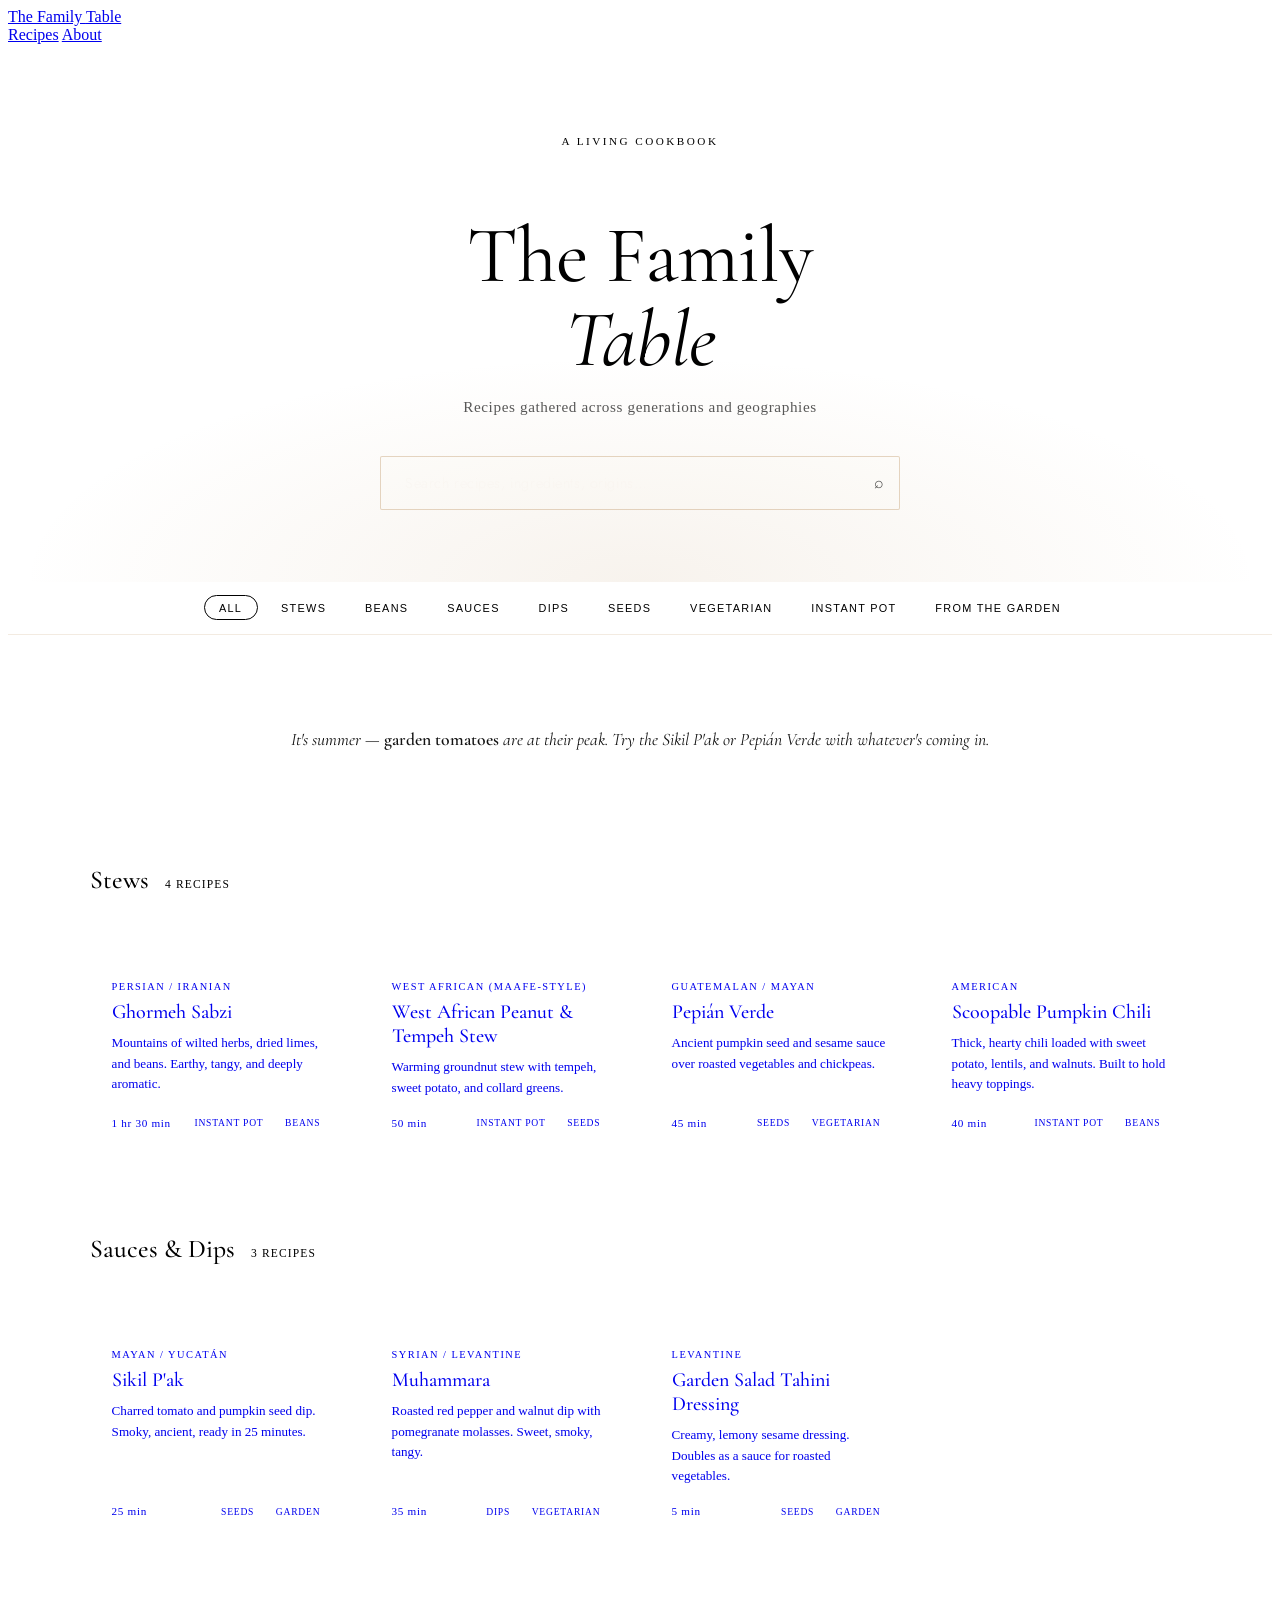
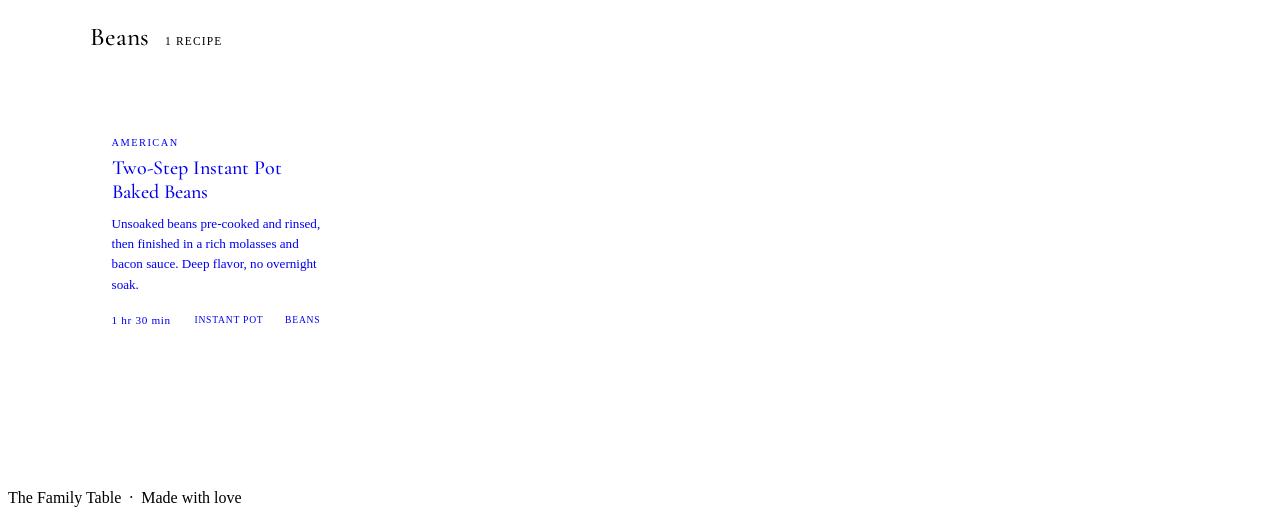
==== index.html @ 918c07df "Add files via upload" ====
<!DOCTYPE html>
<html lang="en">
<head>
  <meta charset="UTF-8" />
  <meta name="viewport" content="width=device-width, initial-scale=1.0" />
  <title>The Family Table</title>
  <link rel="preconnect" href="https://fonts.googleapis.com" />
  <link href="https://fonts.googleapis.com/css2?family=Cormorant+Garamond:ital,wght@0,400;0,500;0,600;1,400;1,500&family=Jost:wght@300;400;500&display=swap" rel="stylesheet" />
  <link rel="stylesheet" href="style.css" />
  <style>

    /* ── HERO ── */
    .hero {
      background: var(--ink);
      padding: 5rem 2rem 4.5rem;
      text-align: center;
      position: relative;
      overflow: hidden;
    }

    .hero::before {
      content: '';
      position: absolute;
      inset: 0;
      background: radial-gradient(ellipse 70% 60% at 50% 100%, rgba(192,154,107,0.12) 0%, transparent 70%);
      pointer-events: none;
    }

    .hero-eyebrow {
      font-size: 0.7rem;
      font-weight: 500;
      letter-spacing: 0.22em;
      text-transform: uppercase;
      color: var(--camel);
      margin-bottom: 1.25rem;
    }

    .hero-title {
      font-family: 'Cormorant Garamond', serif;
      font-size: clamp(2.8rem, 7vw, 5rem);
      font-weight: 400;
      color: var(--ivory);
      line-height: 1.05;
      margin-bottom: 1rem;
      letter-spacing: -0.01em;
    }

    .hero-title em {
      font-style: italic;
      color: var(--camel);
    }

    .hero-sub {
      font-size: 0.95rem;
      color: var(--parchment);
      opacity: 0.65;
      margin-bottom: 2.5rem;
      letter-spacing: 0.04em;
    }

    /* ── SEARCH ── */
    .search-wrap {
      max-width: 520px;
      margin: 0 auto;
      position: relative;
    }

    .search-wrap input {
      width: 100%;
      padding: 1rem 3rem 1rem 1.5rem;
      border: 1px solid rgba(192,154,107,0.4);
      border-radius: 2px;
      background: rgba(247,242,234,0.06);
      color: var(--ivory);
      font-family: 'Jost', sans-serif;
      font-size: 0.9rem;
      font-weight: 300;
      letter-spacing: 0.04em;
      outline: none;
      transition: border-color 0.2s, background 0.2s;
    }

    .search-wrap input::placeholder { color: rgba(247,242,234,0.35); }
    .search-wrap input:focus {
      border-color: var(--camel);
      background: rgba(247,242,234,0.1);
    }

    .search-wrap .search-icon {
      position: absolute;
      right: 1rem;
      top: 50%;
      transform: translateY(-50%);
      color: var(--camel);
      opacity: 0.7;
      font-size: 1rem;
      pointer-events: none;
    }

    /* ── TAG FILTER BAR ── */
    .tag-bar {
      background: var(--parchment);
      padding: 0.85rem 2rem;
      display: flex;
      gap: 0.5rem;
      flex-wrap: wrap;
      justify-content: center;
      border-bottom: 1px solid rgba(192,154,107,0.2);
    }

    .tag-btn {
      font-size: 0.68rem;
      font-weight: 500;
      letter-spacing: 0.12em;
      text-transform: uppercase;
      padding: 0.35rem 0.9rem;
      border-radius: 2rem;
      border: 1px solid transparent;
      background: transparent;
      color: var(--ink-soft);
      cursor: pointer;
      transition: all 0.18s;
    }

    .tag-btn:hover, .tag-btn.active {
      background: var(--ink);
      color: var(--ivory);
      border-color: var(--ink);
    }

    .tag-btn.active { background: var(--rust); border-color: var(--rust); }

    /* ── MAIN CONTENT ── */
    .site-main {
      max-width: 1100px;
      margin: 0 auto;
      padding: 3.5rem 2rem 5rem;
    }

    /* ── SECTION HEADER ── */
    .section-header {
      display: flex;
      align-items: baseline;
      gap: 1rem;
      margin-bottom: 1.75rem;
      padding-bottom: 0.75rem;
      border-bottom: 1px solid var(--parchment);
    }

    .section-title {
      font-family: 'Cormorant Garamond', serif;
      font-size: 1.6rem;
      font-weight: 500;
      color: var(--ink);
    }

    .section-count {
      font-size: 0.72rem;
      font-weight: 500;
      letter-spacing: 0.1em;
      text-transform: uppercase;
      color: var(--ink-faint);
    }

    /* ── RECIPE GRID ── */
    .recipe-grid {
      display: grid;
      grid-template-columns: repeat(auto-fill, minmax(260px, 1fr));
      gap: 1.25rem;
      margin-bottom: 3.5rem;
    }

    /* ── RECIPE CARD ── */
    .recipe-card {
      background: white;
      border: 1px solid var(--parchment);
      border-radius: 3px;
      text-decoration: none;
      display: flex;
      flex-direction: column;
      transition: transform 0.18s, box-shadow 0.18s, border-color 0.18s;
      overflow: hidden;
    }

    .recipe-card:hover {
      transform: translateY(-3px);
      box-shadow: 0 8px 24px rgba(46,40,34,0.1);
      border-color: var(--camel);
    }

    .card-accent {
      height: 4px;
      background: var(--camel);
    }

    .card-accent.stew   { background: var(--rust); }
    .card-accent.sauce  { background: var(--olive); }
    .card-accent.bean   { background: var(--teal); }
    .card-accent.dip    { background: var(--mauve); }

    .card-body {
      padding: 1.25rem 1.35rem 1.5rem;
      flex: 1;
      display: flex;
      flex-direction: column;
    }

    .card-origin {
      font-size: 0.65rem;
      font-weight: 500;
      letter-spacing: 0.14em;
      text-transform: uppercase;
      color: var(--rust);
      margin-bottom: 0.5rem;
    }

    .card-title {
      font-family: 'Cormorant Garamond', serif;
      font-size: 1.25rem;
      font-weight: 500;
      color: var(--ink);
      line-height: 1.2;
      margin-bottom: 0.6rem;
    }

    .card-desc {
      font-size: 0.82rem;
      line-height: 1.55;
      color: var(--ink-soft);
      flex: 1;
      margin-bottom: 1rem;
    }

    .card-footer {
      display: flex;
      align-items: center;
      justify-content: space-between;
      margin-top: auto;
    }

    .card-time {
      font-size: 0.7rem;
      color: var(--ink-faint);
      letter-spacing: 0.06em;
    }

    .card-tags {
      display: flex;
      gap: 0.35rem;
      flex-wrap: wrap;
      justify-content: flex-end;
    }

    .card-tag {
      font-size: 0.6rem;
      font-weight: 500;
      letter-spacing: 0.08em;
      text-transform: uppercase;
      padding: 0.2rem 0.5rem;
      border-radius: 2rem;
      background: var(--parchment);
      color: var(--ink-soft);
    }

    /* ── SEASONAL BANNER ── */
    .seasonal-banner {
      background: var(--olive);
      color: var(--ivory);
      padding: 1.25rem 2rem;
      text-align: center;
      margin-bottom: 3.5rem;
      border-radius: 2px;
    }

    .seasonal-banner p {
      font-family: 'Cormorant Garamond', serif;
      font-size: 1.1rem;
      font-style: italic;
      opacity: 0.92;
    }

    .seasonal-banner strong {
      font-style: normal;
      font-weight: 600;
      color: var(--camel);
    }

    /* ── NO RESULTS ── */
    .no-results {
      text-align: center;
      padding: 3rem;
      color: var(--ink-faint);
      font-family: 'Cormorant Garamond', serif;
      font-size: 1.1rem;
      font-style: italic;
      display: none;
    }

    @media (max-width: 600px) {
      .hero { padding: 3.5rem 1.25rem 3rem; }
      .site-main { padding: 2rem 1.25rem 4rem; }
    }
  </style>
</head>
<body>

<header>
  <a class="site-title" href="index.html">The Family <span>Table</span></a>
  <nav>
    <a href="index.html">Recipes</a>
    <a href="#">About</a>
  </nav>
</header>

<!-- HERO -->
<section class="hero">
  <p class="hero-eyebrow">A living cookbook</p>
  <h1 class="hero-title">The Family<br><em>Table</em></h1>
  <p class="hero-sub">Recipes gathered across generations and geographies</p>
  <div class="search-wrap">
    <input type="search" id="search-input" placeholder="Search recipes, ingredients, origins…" autocomplete="off" />
    <span class="search-icon">⌕</span>
  </div>
</section>

<!-- TAG FILTER -->
<div class="tag-bar" id="tag-bar">
  <button class="tag-btn active" data-tag="all">All</button>
  <button class="tag-btn" data-tag="Stews">Stews</button>
  <button class="tag-btn" data-tag="Beans">Beans</button>
  <button class="tag-btn" data-tag="Sauces & Condiments">Sauces</button>
  <button class="tag-btn" data-tag="Dips & Spreads">Dips</button>
  <button class="tag-btn" data-tag="Seeds">Seeds</button>
  <button class="tag-btn" data-tag="Vegetarian">Vegetarian</button>
  <button class="tag-btn" data-tag="Instant Pot">Instant Pot</button>
  <button class="tag-btn" data-tag="From the Garden">From the Garden</button>
</div>

<main class="site-main">

  <!-- SEASONAL NOTE -->
  <div class="seasonal-banner">
    <p>It's summer — <strong>garden tomatoes</strong> are at their peak. Try the Sikil P'ak or Pepián Verde with whatever's coming in.</p>
  </div>

  <!-- STEWS -->
  <div class="section-header" data-section="Stews">
    <h2 class="section-title">Stews</h2>
    <span class="section-count" id="count-stews"></span>
  </div>
  <div class="recipe-grid" id="grid-stews">

    <a class="recipe-card" href="recipe.html?r=ghormeh-sabzi" data-tags="Stews Beans Vegetarian Instant-Pot" data-search="ghormeh sabzi persian herb bean stew lime lentil">
      <div class="card-accent stew"></div>
      <div class="card-body">
        <div class="card-origin">Persian / Iranian</div>
        <div class="card-title">Ghormeh Sabzi</div>
        <div class="card-desc">Mountains of wilted herbs, dried limes, and beans. Earthy, tangy, and deeply aromatic.</div>
        <div class="card-footer">
          <span class="card-time">1 hr 30 min</span>
          <div class="card-tags"><span class="card-tag">Instant Pot</span><span class="card-tag">Beans</span></div>
        </div>
      </div>
    </a>

    <a class="recipe-card" href="recipe.html?r=peanut-tempeh-stew" data-tags="Stews Vegetarian Instant-Pot Seeds" data-search="peanut groundnut tempeh maafe west african stew sweet potato kale collards">
      <div class="card-accent stew"></div>
      <div class="card-body">
        <div class="card-origin">West African (Maafe-style)</div>
        <div class="card-title">West African Peanut & Tempeh Stew</div>
        <div class="card-desc">Warming groundnut stew with tempeh, sweet potato, and collard greens.</div>
        <div class="card-footer">
          <span class="card-time">50 min</span>
          <div class="card-tags"><span class="card-tag">Instant Pot</span><span class="card-tag">Seeds</span></div>
        </div>
      </div>
    </a>

    <a class="recipe-card" href="recipe.html?r=pepian-verde" data-tags="Stews Vegetarian Seeds" data-search="pepian verde guatemalan mayan pumpkin seed sesame chickpea zucchini">
      <div class="card-accent stew"></div>
      <div class="card-body">
        <div class="card-origin">Guatemalan / Mayan</div>
        <div class="card-title">Pepián Verde</div>
        <div class="card-desc">Ancient pumpkin seed and sesame sauce over roasted vegetables and chickpeas.</div>
        <div class="card-footer">
          <span class="card-time">45 min</span>
          <div class="card-tags"><span class="card-tag">Seeds</span><span class="card-tag">Vegetarian</span></div>
        </div>
      </div>
    </a>

    <a class="recipe-card" href="recipe.html?r=scoopable-pumpkin-chili" data-tags="Stews Beans Vegetarian Instant-Pot Seeds" data-search="pumpkin chili sweet potato lentils walnuts black beans kidney beans scoopable thick">
      <div class="card-accent stew"></div>
      <div class="card-body">
        <div class="card-origin">American</div>
        <div class="card-title">Scoopable Pumpkin Chili</div>
        <div class="card-desc">Thick, hearty chili loaded with sweet potato, lentils, and walnuts. Built to hold heavy toppings.</div>
        <div class="card-footer">
          <span class="card-time">40 min</span>
          <div class="card-tags"><span class="card-tag">Instant Pot</span><span class="card-tag">Beans</span></div>
        </div>
      </div>
    </a>

  </div>

  <!-- SAUCES & DIPS -->
  <div class="section-header" data-section="Sauces & Condiments">
    <h2 class="section-title">Sauces & Dips</h2>
    <span class="section-count" id="count-sauces"></span>
  </div>
  <div class="recipe-grid" id="grid-sauces">

    <a class="recipe-card" href="recipe.html?r=sikil-pak" data-tags="Sauces & Condiments Dips & Spreads Vegetarian Seeds From the Garden" data-search="sikil pak mayan yucatan pumpkin seed tomato dip habanero cilantro">
      <div class="card-accent dip"></div>
      <div class="card-body">
        <div class="card-origin">Mayan / Yucatán</div>
        <div class="card-title">Sikil P'ak</div>
        <div class="card-desc">Charred tomato and pumpkin seed dip. Smoky, ancient, ready in 25 minutes.</div>
        <div class="card-footer">
          <span class="card-time">25 min</span>
          <div class="card-tags"><span class="card-tag">Seeds</span><span class="card-tag">Garden</span></div>
        </div>
      </div>
    </a>

    <a class="recipe-card" href="recipe.html?r=muhammara" data-tags="Sauces & Condiments Dips & Spreads Vegetarian" data-search="muhammara syrian red pepper walnut pomegranate molasses aleppo dip spread">
      <div class="card-accent dip"></div>
      <div class="card-body">
        <div class="card-origin">Syrian / Levantine</div>
        <div class="card-title">Muhammara</div>
        <div class="card-desc">Roasted red pepper and walnut dip with pomegranate molasses. Sweet, smoky, tangy.</div>
        <div class="card-footer">
          <span class="card-time">35 min</span>
          <div class="card-tags"><span class="card-tag">Dips</span><span class="card-tag">Vegetarian</span></div>
        </div>
      </div>
    </a>

    <a class="recipe-card" href="recipe.html?r=tahini-dressing" data-tags="Sauces & Condiments Vegetarian Seeds From the Garden" data-search="tahini dressing lemon garlic sesame salad levantine">
      <div class="card-accent sauce"></div>
      <div class="card-body">
        <div class="card-origin">Levantine</div>
        <div class="card-title">Garden Salad Tahini Dressing</div>
        <div class="card-desc">Creamy, lemony sesame dressing. Doubles as a sauce for roasted vegetables.</div>
        <div class="card-footer">
          <span class="card-time">5 min</span>
          <div class="card-tags"><span class="card-tag">Seeds</span><span class="card-tag">Garden</span></div>
        </div>
      </div>
    </a>

  </div>

  <!-- BEANS -->
  <div class="section-header" data-section="Beans">
    <h2 class="section-title">Beans</h2>
    <span class="section-count" id="count-beans"></span>
  </div>
  <div class="recipe-grid" id="grid-beans">

    <a class="recipe-card" href="recipe.html?r=instant-pot-baked-beans" data-tags="Beans Instant-Pot" data-search="baked beans navy pinto molasses bacon instant pot two step american">
      <div class="card-accent bean"></div>
      <div class="card-body">
        <div class="card-origin">American</div>
        <div class="card-title">Two-Step Instant Pot Baked Beans</div>
        <div class="card-desc">Unsoaked beans pre-cooked and rinsed, then finished in a rich molasses and bacon sauce. Deep flavor, no overnight soak.</div>
        <div class="card-footer">
          <span class="card-time">1 hr 30 min</span>
          <div class="card-tags"><span class="card-tag">Instant Pot</span><span class="card-tag">Beans</span></div>
        </div>
      </div>
    </a>

  </div>

  <p class="no-results" id="no-results">No recipes found — try a different search or tag.</p>

</main>

<footer>
  The Family Table &nbsp;·&nbsp; Made with love
</footer>

<script>
  // ── All cards and sections
  const cards = Array.from(document.querySelectorAll('.recipe-card'));
  const sections = {
    stews:  { grid: document.getElementById('grid-stews'),  header: document.querySelector('[data-section="Stews"]'),  count: document.getElementById('count-stews') },
    sauces: { grid: document.getElementById('grid-sauces'), header: document.querySelector('[data-section="Sauces & Condiments"]'), count: document.getElementById('count-sauces') },
    beans:  { grid: document.getElementById('grid-beans'),  header: document.querySelector('[data-section="Beans"]'),  count: document.getElementById('count-beans') }
  };
  const noResults = document.getElementById('no-results');

  function normalize(str) { return (str || '').toLowerCase(); }

  function filterCards(query, tag) {
    let totalVisible = 0;

    cards.forEach(card => {
      const searchText = normalize(card.dataset.search + ' ' + card.dataset.tags + ' ' + card.querySelector('.card-title').textContent);
      const cardTags = card.dataset.tags || '';
      const matchesSearch = !query || searchText.includes(normalize(query));
      const matchesTag = tag === 'all' || cardTags.includes(tag);
      const visible = matchesSearch && matchesTag;
      card.style.display = visible ? '' : 'none';
      if (visible) totalVisible++;
    });

    // Update section visibility and counts
    Object.values(sections).forEach(({ grid, header, count }) => {
      const visibleInSection = Array.from(grid.querySelectorAll('.recipe-card')).filter(c => c.style.display !== 'none').length;
      header.style.display = visibleInSection === 0 ? 'none' : '';
      grid.style.display   = visibleInSection === 0 ? 'none' : '';
      count.textContent    = visibleInSection === 1 ? '1 recipe' : `${visibleInSection} recipes`;
    });

    noResults.style.display = totalVisible === 0 ? 'block' : 'none';
  }

  // Initial count
  filterCards('', 'all');

  // Search
  document.getElementById('search-input').addEventListener('input', e => {
    const activeTag = document.querySelector('.tag-btn.active')?.dataset.tag || 'all';
    filterCards(e.target.value.trim(), activeTag);
  });

  // Tags
  document.querySelectorAll('.tag-btn').forEach(btn => {
    btn.addEventListener('click', () => {
      document.querySelectorAll('.tag-btn').forEach(b => b.classList.remove('active'));
      btn.classList.add('active');
      const query = document.getElementById('search-input').value.trim();
      filterCards(query, btn.dataset.tag);
    });
  });
</script>
</body>
</html>
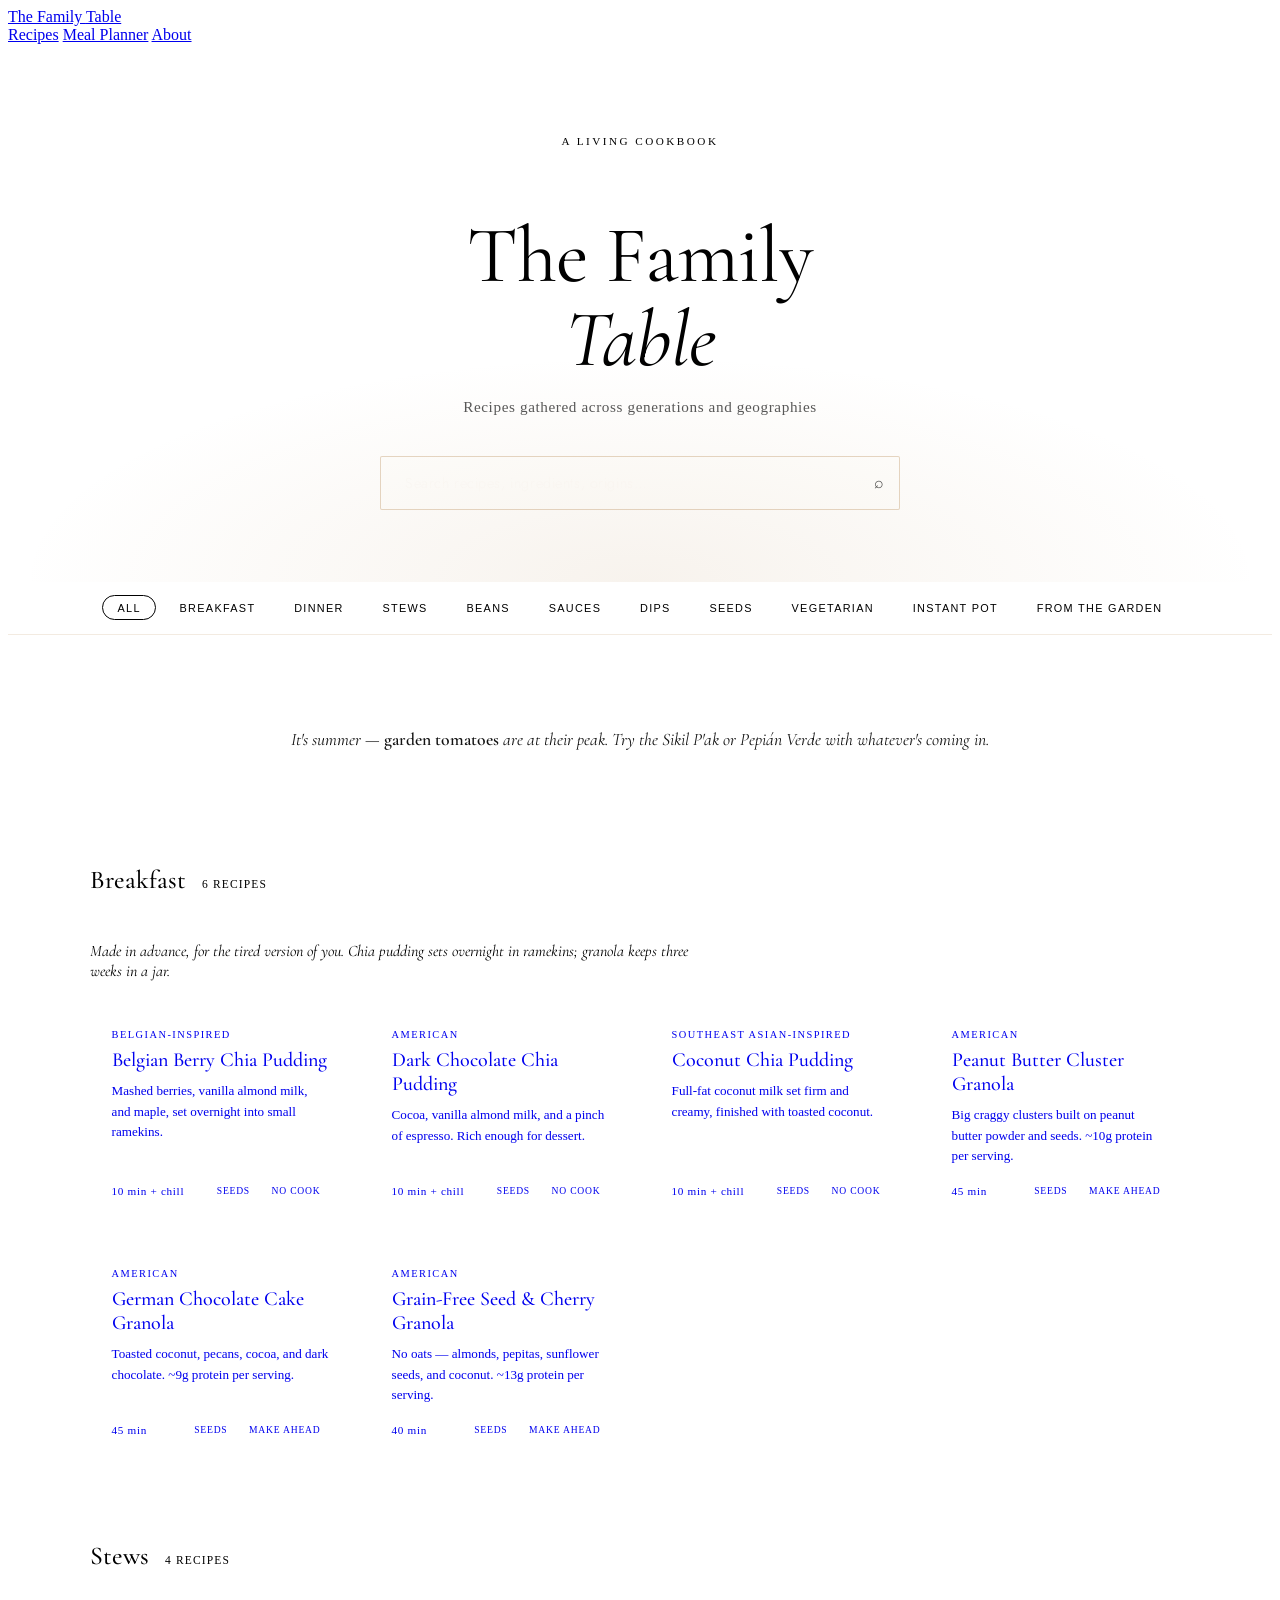
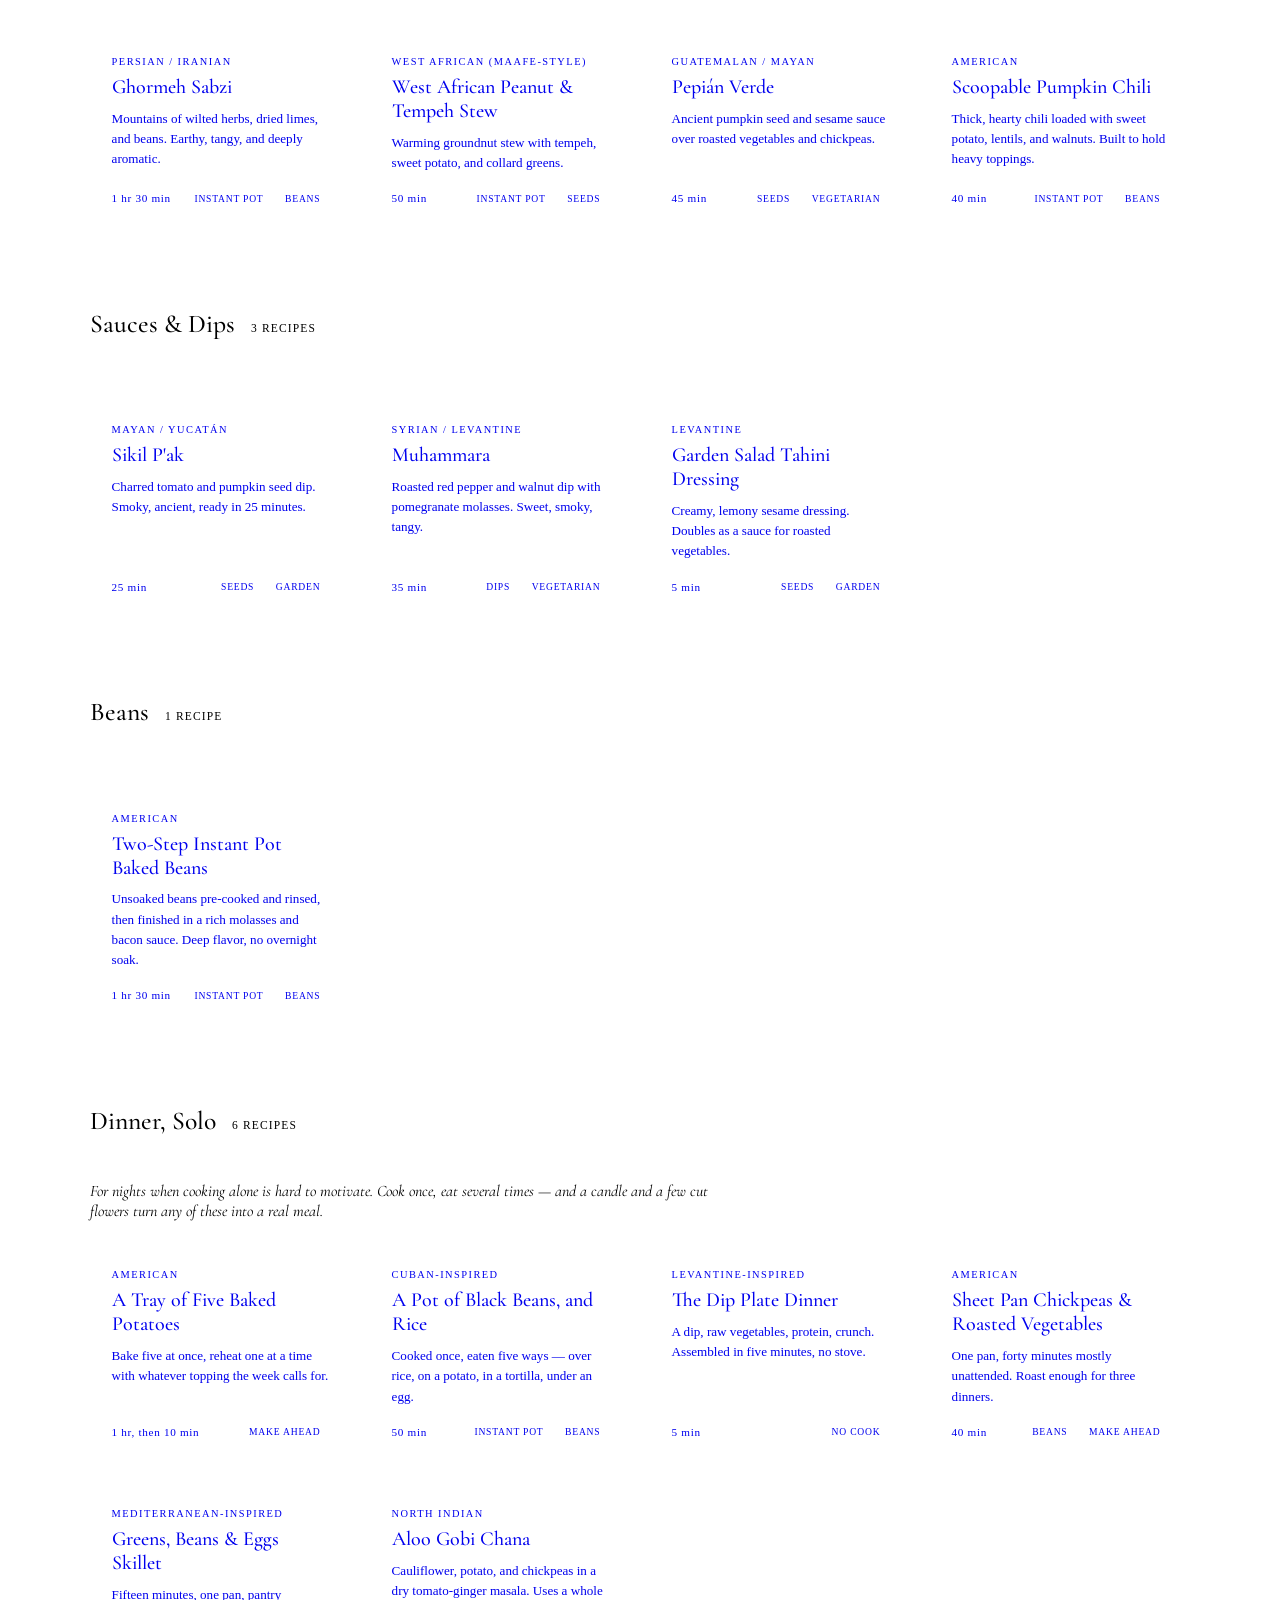
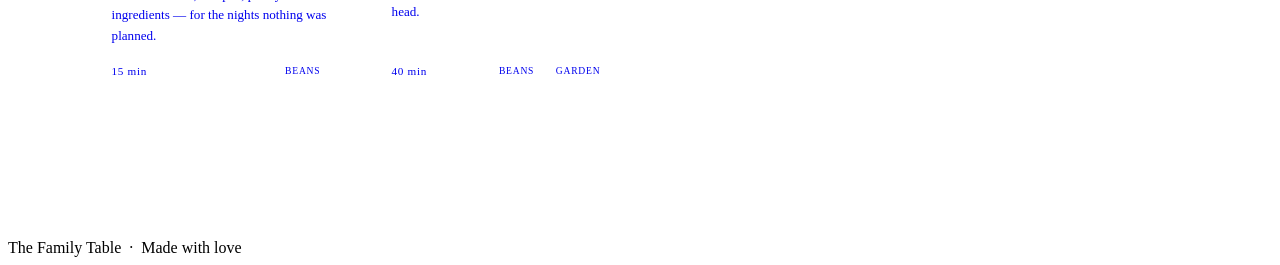
==== commit 58b566a7: "Rename index(4).html to index.html" ====
--- a/index.html
+++ b/index.html
@@ -197,6 +197,17 @@
     .card-accent.sauce  { background: var(--olive); }
     .card-accent.bean   { background: var(--teal); }
     .card-accent.dip    { background: var(--mauve); }
+    .card-accent.breakfast { background: var(--blush); }
+    .card-accent.dinner    { background: var(--camel); }
+
+    .section-intro {
+      font-family: 'Cormorant Garamond', serif;
+      font-style: italic;
+      font-size: 1rem;
+      color: var(--ink-soft);
+      margin: -1rem 0 1.5rem;
+      max-width: 620px;
+    }
 
     .card-body {
       padding: 1.25rem 1.35rem 1.5rem;
@@ -308,6 +319,7 @@
   <a class="site-title" href="index.html">The Family <span>Table</span></a>
   <nav>
     <a href="index.html">Recipes</a>
+    <a href="planner.html">Meal Planner</a>
     <a href="#">About</a>
   </nav>
 </header>
@@ -326,6 +338,8 @@
 <!-- TAG FILTER -->
 <div class="tag-bar" id="tag-bar">
   <button class="tag-btn active" data-tag="all">All</button>
+  <button class="tag-btn" data-tag="Breakfast">Breakfast</button>
+  <button class="tag-btn" data-tag="Dinner">Dinner</button>
   <button class="tag-btn" data-tag="Stews">Stews</button>
   <button class="tag-btn" data-tag="Beans">Beans</button>
   <button class="tag-btn" data-tag="Sauces & Condiments">Sauces</button>
@@ -343,6 +357,94 @@
     <p>It's summer — <strong>garden tomatoes</strong> are at their peak. Try the Sikil P'ak or Pepián Verde with whatever's coming in.</p>
   </div>
 
+  <!-- BREAKFAST -->
+  <div class="section-header" data-section="Breakfast">
+    <h2 class="section-title">Breakfast</h2>
+    <span class="section-count" id="count-breakfast"></span>
+  </div>
+  <p class="section-intro">Made in advance, for the tired version of you. Chia pudding sets overnight in ramekins; granola keeps three weeks in a jar.</p>
+  <div class="recipe-grid" id="grid-breakfast">
+
+    <a class="recipe-card" href="recipe.html?r=berry-chia-pudding" data-tags="Breakfast Seeds Vegetarian" data-search="berry chia pudding belgian breakfast make ahead no cook">
+      <div class="card-accent breakfast"></div>
+      <div class="card-body">
+        <div class="card-origin">Belgian-inspired</div>
+        <div class="card-title">Belgian Berry Chia Pudding</div>
+        <div class="card-desc">Mashed berries, vanilla almond milk, and maple, set overnight into small ramekins.</div>
+        <div class="card-footer">
+          <span class="card-time">10 min + chill</span>
+          <div class="card-tags"><span class="card-tag">Seeds</span><span class="card-tag">No Cook</span></div>
+        </div>
+      </div>
+    </a>
+
+    <a class="recipe-card" href="recipe.html?r=chocolate-chia-pudding" data-tags="Breakfast Seeds Vegetarian" data-search="chocolate chia pudding cocoa breakfast make ahead no cook">
+      <div class="card-accent breakfast"></div>
+      <div class="card-body">
+        <div class="card-origin">American</div>
+        <div class="card-title">Dark Chocolate Chia Pudding</div>
+        <div class="card-desc">Cocoa, vanilla almond milk, and a pinch of espresso. Rich enough for dessert.</div>
+        <div class="card-footer">
+          <span class="card-time">10 min + chill</span>
+          <div class="card-tags"><span class="card-tag">Seeds</span><span class="card-tag">No Cook</span></div>
+        </div>
+      </div>
+    </a>
+
+    <a class="recipe-card" href="recipe.html?r=coconut-chia-pudding" data-tags="Breakfast Seeds Vegetarian" data-search="coconut chia pudding breakfast make ahead no cook toasted coconut">
+      <div class="card-accent breakfast"></div>
+      <div class="card-body">
+        <div class="card-origin">Southeast Asian-inspired</div>
+        <div class="card-title">Coconut Chia Pudding</div>
+        <div class="card-desc">Full-fat coconut milk set firm and creamy, finished with toasted coconut.</div>
+        <div class="card-footer">
+          <span class="card-time">10 min + chill</span>
+          <div class="card-tags"><span class="card-tag">Seeds</span><span class="card-tag">No Cook</span></div>
+        </div>
+      </div>
+    </a>
+
+    <a class="recipe-card" href="recipe.html?r=peanut-butter-cluster-granola" data-tags="Breakfast Seeds Vegetarian" data-search="peanut butter granola protein cluster">
+      <div class="card-accent breakfast"></div>
+      <div class="card-body">
+        <div class="card-origin">American</div>
+        <div class="card-title">Peanut Butter Cluster Granola</div>
+        <div class="card-desc">Big craggy clusters built on peanut butter powder and seeds. ~10g protein per serving.</div>
+        <div class="card-footer">
+          <span class="card-time">45 min</span>
+          <div class="card-tags"><span class="card-tag">Seeds</span><span class="card-tag">Make Ahead</span></div>
+        </div>
+      </div>
+    </a>
+
+    <a class="recipe-card" href="recipe.html?r=german-chocolate-granola" data-tags="Breakfast Seeds Vegetarian" data-search="german chocolate cake granola protein coconut pecan">
+      <div class="card-accent breakfast"></div>
+      <div class="card-body">
+        <div class="card-origin">American</div>
+        <div class="card-title">German Chocolate Cake Granola</div>
+        <div class="card-desc">Toasted coconut, pecans, cocoa, and dark chocolate. ~9g protein per serving.</div>
+        <div class="card-footer">
+          <span class="card-time">45 min</span>
+          <div class="card-tags"><span class="card-tag">Seeds</span><span class="card-tag">Make Ahead</span></div>
+        </div>
+      </div>
+    </a>
+
+    <a class="recipe-card" href="recipe.html?r=seed-cherry-granola" data-tags="Breakfast Seeds Vegetarian" data-search="grain free seed cherry granola protein almond">
+      <div class="card-accent breakfast"></div>
+      <div class="card-body">
+        <div class="card-origin">American</div>
+        <div class="card-title">Grain-Free Seed & Cherry Granola</div>
+        <div class="card-desc">No oats — almonds, pepitas, sunflower seeds, and coconut. ~13g protein per serving.</div>
+        <div class="card-footer">
+          <span class="card-time">40 min</span>
+          <div class="card-tags"><span class="card-tag">Seeds</span><span class="card-tag">Make Ahead</span></div>
+        </div>
+      </div>
+    </a>
+
+  </div>
+
   <!-- STEWS -->
   <div class="section-header" data-section="Stews">
     <h2 class="section-title">Stews</h2>
@@ -474,6 +576,94 @@
 
   </div>
 
+  <!-- DINNER -->
+  <div class="section-header" data-section="Dinner">
+    <h2 class="section-title">Dinner, Solo</h2>
+    <span class="section-count" id="count-dinner"></span>
+  </div>
+  <p class="section-intro">For nights when cooking alone is hard to motivate. Cook once, eat several times — and a candle and a few cut flowers turn any of these into a real meal.</p>
+  <div class="recipe-grid" id="grid-dinner">
+
+    <a class="recipe-card" href="recipe.html?r=batch-baked-potatoes" data-tags="Dinner Assembly Vegetarian" data-search="baked potato tray reheat toppings dinner">
+      <div class="card-accent dinner"></div>
+      <div class="card-body">
+        <div class="card-origin">American</div>
+        <div class="card-title">A Tray of Five Baked Potatoes</div>
+        <div class="card-desc">Bake five at once, reheat one at a time with whatever topping the week calls for.</div>
+        <div class="card-footer">
+          <span class="card-time">1 hr, then 10 min</span>
+          <div class="card-tags"><span class="card-tag">Make Ahead</span></div>
+        </div>
+      </div>
+    </a>
+
+    <a class="recipe-card" href="recipe.html?r=black-beans-and-rice" data-tags="Dinner Beans Instant-Pot Vegetarian" data-search="black beans rice cuban instant pot dinner freezer">
+      <div class="card-accent dinner"></div>
+      <div class="card-body">
+        <div class="card-origin">Cuban-inspired</div>
+        <div class="card-title">A Pot of Black Beans, and Rice</div>
+        <div class="card-desc">Cooked once, eaten five ways — over rice, on a potato, in a tortilla, under an egg.</div>
+        <div class="card-footer">
+          <span class="card-time">50 min</span>
+          <div class="card-tags"><span class="card-tag">Instant Pot</span><span class="card-tag">Beans</span></div>
+        </div>
+      </div>
+    </a>
+
+    <a class="recipe-card" href="recipe.html?r=mezze-plate-dinner" data-tags="Dinner Assembly Vegetarian" data-search="dip plate mezze dinner no cook assembly">
+      <div class="card-accent dinner"></div>
+      <div class="card-body">
+        <div class="card-origin">Levantine-inspired</div>
+        <div class="card-title">The Dip Plate Dinner</div>
+        <div class="card-desc">A dip, raw vegetables, protein, crunch. Assembled in five minutes, no stove.</div>
+        <div class="card-footer">
+          <span class="card-time">5 min</span>
+          <div class="card-tags"><span class="card-tag">No Cook</span></div>
+        </div>
+      </div>
+    </a>
+
+    <a class="recipe-card" href="recipe.html?r=sheet-pan-chickpeas" data-tags="Dinner Beans Seeds Vegetarian" data-search="sheet pan chickpeas roasted vegetables cauliflower sweet potato tahini">
+      <div class="card-accent dinner"></div>
+      <div class="card-body">
+        <div class="card-origin">American</div>
+        <div class="card-title">Sheet Pan Chickpeas & Roasted Vegetables</div>
+        <div class="card-desc">One pan, forty minutes mostly unattended. Roast enough for three dinners.</div>
+        <div class="card-footer">
+          <span class="card-time">40 min</span>
+          <div class="card-tags"><span class="card-tag">Beans</span><span class="card-tag">Make Ahead</span></div>
+        </div>
+      </div>
+    </a>
+
+    <a class="recipe-card" href="recipe.html?r=greens-beans-eggs-skillet" data-tags="Dinner Beans Vegetarian" data-search="greens beans eggs skillet pantry dinner quick">
+      <div class="card-accent dinner"></div>
+      <div class="card-body">
+        <div class="card-origin">Mediterranean-inspired</div>
+        <div class="card-title">Greens, Beans & Eggs Skillet</div>
+        <div class="card-desc">Fifteen minutes, one pan, pantry ingredients — for the nights nothing was planned.</div>
+        <div class="card-footer">
+          <span class="card-time">15 min</span>
+          <div class="card-tags"><span class="card-tag">Beans</span></div>
+        </div>
+      </div>
+    </a>
+
+    <a class="recipe-card" href="recipe.html?r=aloo-gobi-chana" data-tags="Dinner Beans Vegetarian From-the-Garden" data-search="aloo gobi chana cauliflower potato chickpea indian curry">
+      <div class="card-accent dinner"></div>
+      <div class="card-body">
+        <div class="card-origin">North Indian</div>
+        <div class="card-title">Aloo Gobi Chana</div>
+        <div class="card-desc">Cauliflower, potato, and chickpeas in a dry tomato-ginger masala. Uses a whole head.</div>
+        <div class="card-footer">
+          <span class="card-time">40 min</span>
+          <div class="card-tags"><span class="card-tag">Beans</span><span class="card-tag">Garden</span></div>
+        </div>
+      </div>
+    </a>
+
+  </div>
+
   <p class="no-results" id="no-results">No recipes found — try a different search or tag.</p>
 
 </main>
@@ -486,9 +676,11 @@
   // ── All cards and sections
   const cards = Array.from(document.querySelectorAll('.recipe-card'));
   const sections = {
+    breakfast: { grid: document.getElementById('grid-breakfast'), header: document.querySelector('[data-section="Breakfast"]'), count: document.getElementById('count-breakfast') },
     stews:  { grid: document.getElementById('grid-stews'),  header: document.querySelector('[data-section="Stews"]'),  count: document.getElementById('count-stews') },
     sauces: { grid: document.getElementById('grid-sauces'), header: document.querySelector('[data-section="Sauces & Condiments"]'), count: document.getElementById('count-sauces') },
-    beans:  { grid: document.getElementById('grid-beans'),  header: document.querySelector('[data-section="Beans"]'),  count: document.getElementById('count-beans') }
+    beans:  { grid: document.getElementById('grid-beans'),  header: document.querySelector('[data-section="Beans"]'),  count: document.getElementById('count-beans') },
+    dinner: { grid: document.getElementById('grid-dinner'), header: document.querySelector('[data-section="Dinner"]'), count: document.getElementById('count-dinner') }
   };
   const noResults = document.getElementById('no-results');
 
@@ -513,6 +705,10 @@
       header.style.display = visibleInSection === 0 ? 'none' : '';
       grid.style.display   = visibleInSection === 0 ? 'none' : '';
       count.textContent    = visibleInSection === 1 ? '1 recipe' : `${visibleInSection} recipes`;
+      const intro = header.nextElementSibling;
+      if (intro && intro.classList.contains('section-intro')) {
+        intro.style.display = visibleInSection === 0 ? 'none' : '';
+      }
     });
 
     noResults.style.display = totalVisible === 0 ? 'block' : 'none';
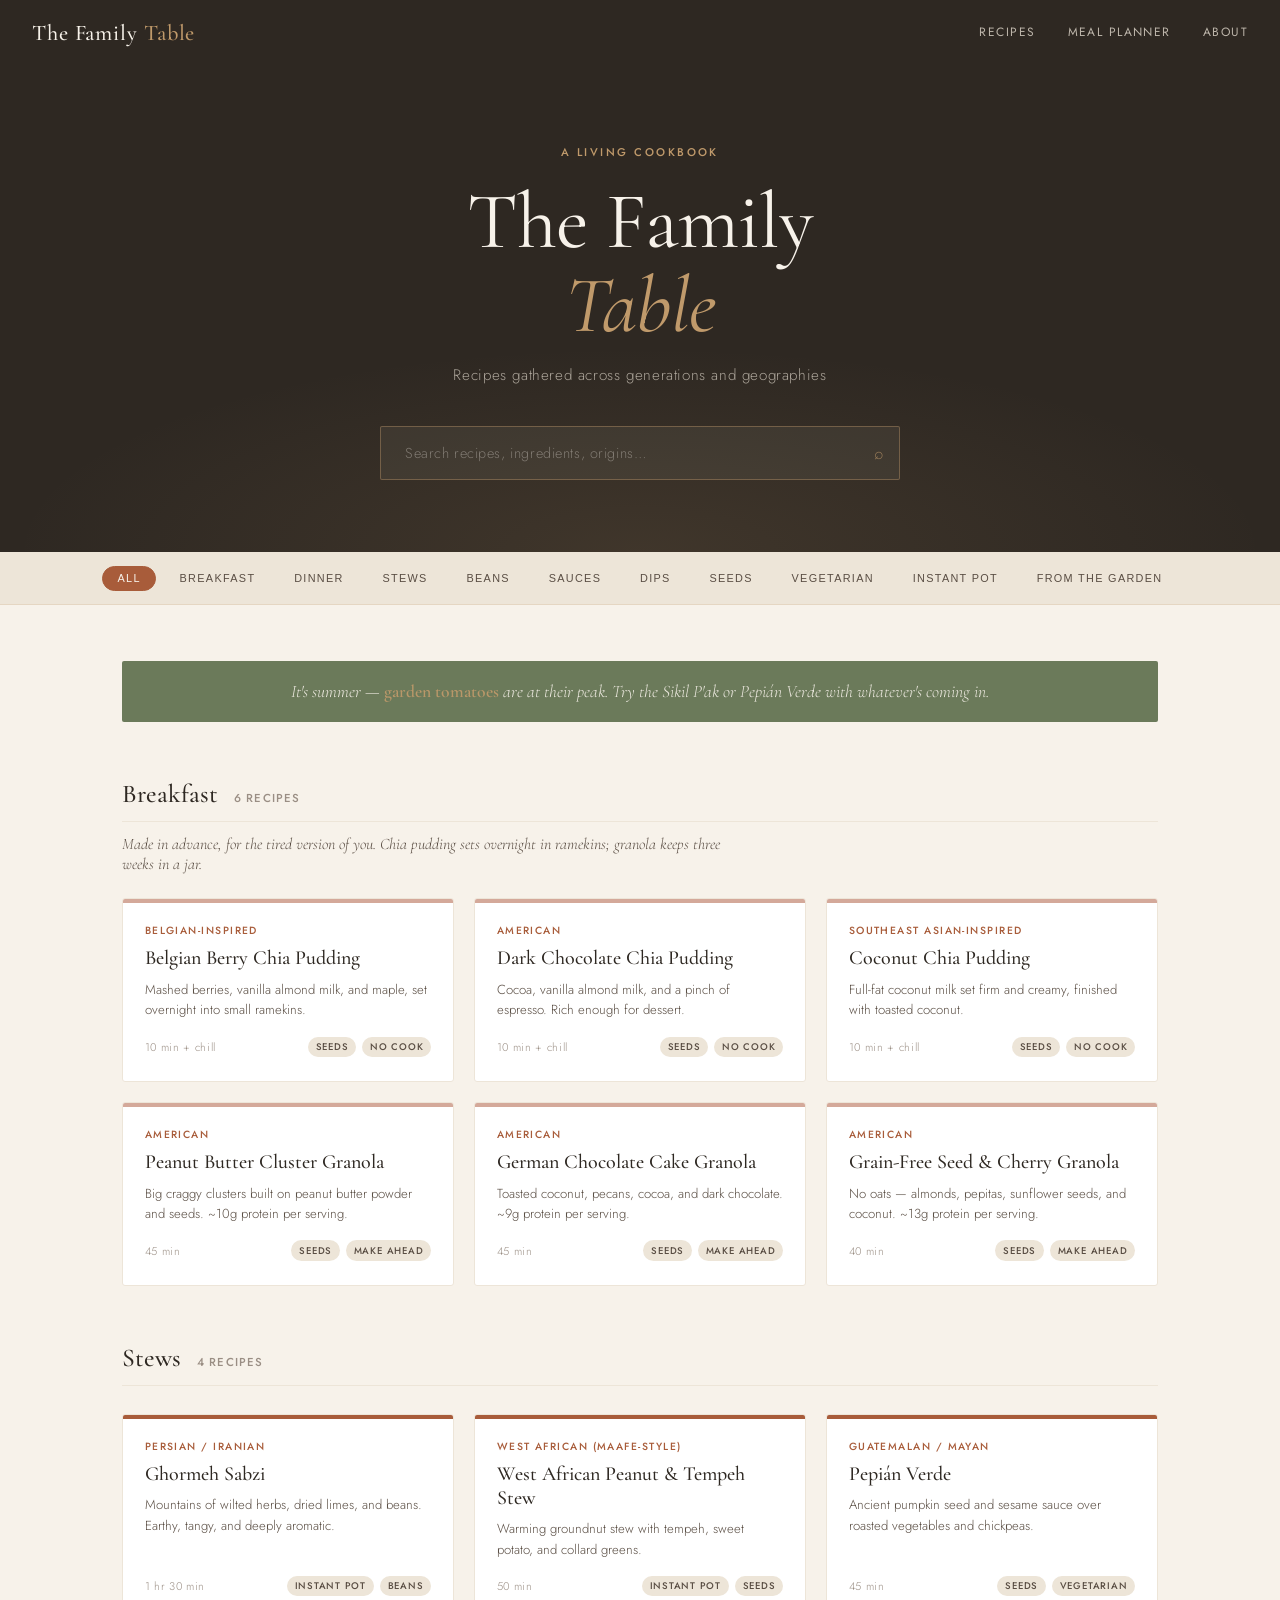
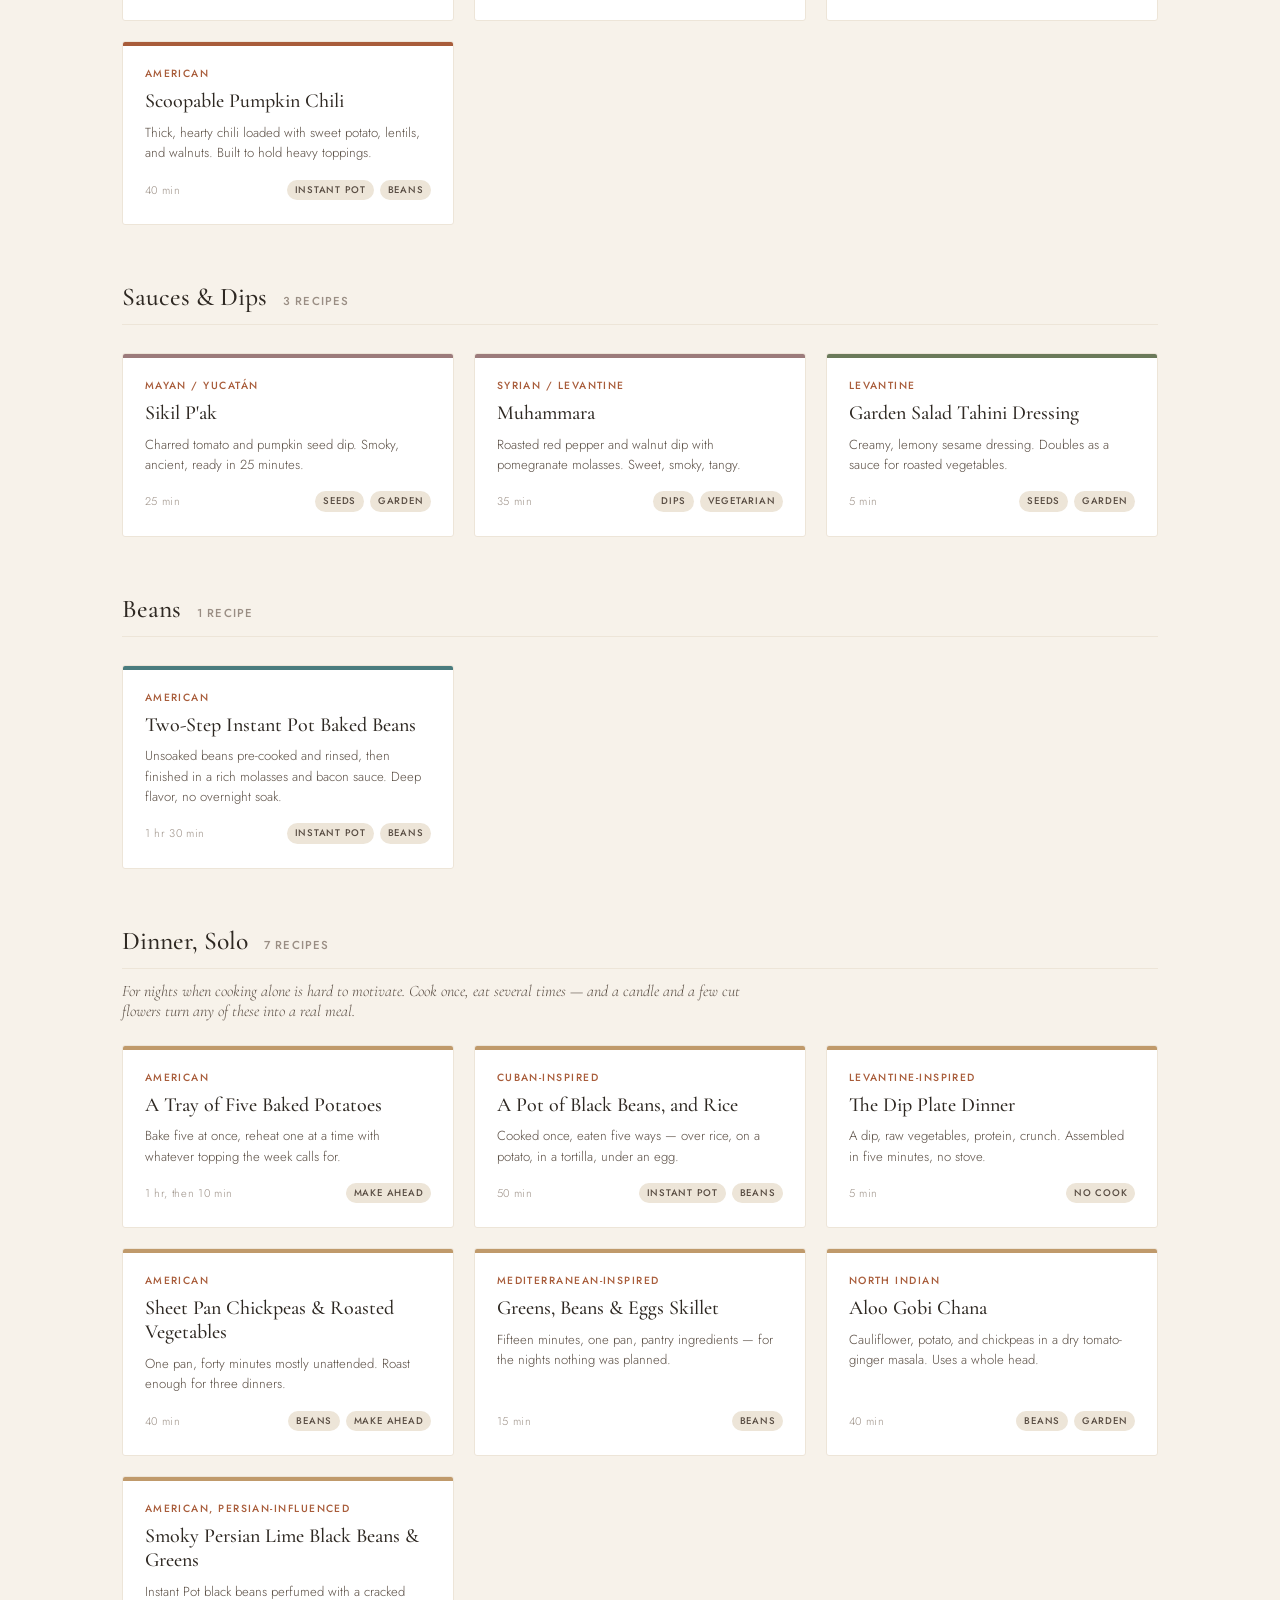
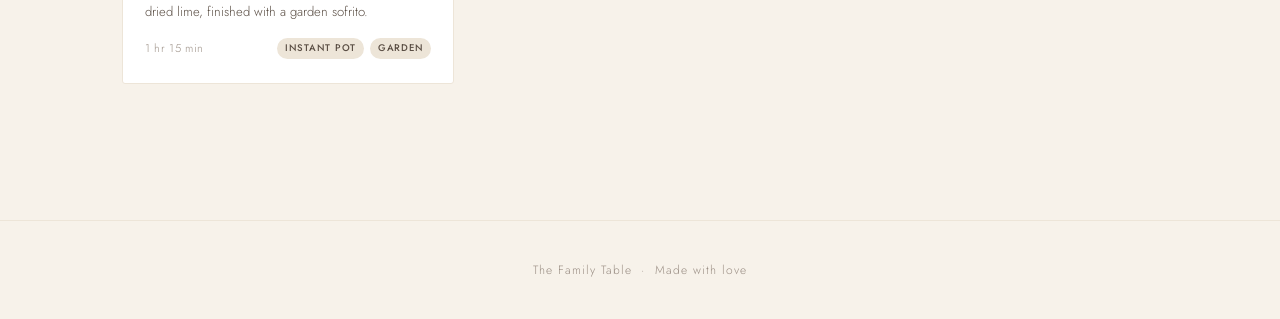
==== commit 1d1acdc5: "Add files via upload" ====
--- a/index.html
+++ b/index.html
@@ -200,6 +200,26 @@
     .card-accent.breakfast { background: var(--blush); }
     .card-accent.dinner    { background: var(--camel); }
 
+    .card-photo {
+      width: 100%;
+      aspect-ratio: 4 / 3;
+      object-fit: cover;
+      display: block;
+      background: var(--parchment);
+    }
+
+    /* When a card has a photo, the thin accent color moves to a left border instead of a top strip */
+    .recipe-card:has(.card-photo) {
+      border-left: 4px solid var(--camel);
+    }
+    .recipe-card:has(.card-photo) .card-accent { display: none; }
+    .recipe-card:has(.card-photo.stew)   { border-left-color: var(--rust); }
+    .recipe-card:has(.card-photo.sauce)  { border-left-color: var(--olive); }
+    .recipe-card:has(.card-photo.bean)   { border-left-color: var(--teal); }
+    .recipe-card:has(.card-photo.dip)    { border-left-color: var(--mauve); }
+    .recipe-card:has(.card-photo.breakfast) { border-left-color: var(--blush); }
+    .recipe-card:has(.card-photo.dinner)    { border-left-color: var(--camel); }
+
     .section-intro {
       font-family: 'Cormorant Garamond', serif;
       font-style: italic;
@@ -320,7 +340,7 @@
   <nav>
     <a href="index.html">Recipes</a>
     <a href="planner.html">Meal Planner</a>
-    <a href="#">About</a>
+    <a href="about.html">About</a>
   </nav>
 </header>
 
@@ -662,6 +682,19 @@
       </div>
     </a>
 
+    <a class="recipe-card" href="recipe.html?r=black-beans-persian-lime-greens" data-tags="Dinner Beans Instant-Pot From-the-Garden" data-search="black beans greens persian lime instant pot swiss chard smoky sofrito">
+      <div class="card-accent dinner"></div>
+      <div class="card-body">
+        <div class="card-origin">American, Persian-influenced</div>
+        <div class="card-title">Smoky Persian Lime Black Beans & Greens</div>
+        <div class="card-desc">Instant Pot black beans perfumed with a cracked dried lime, finished with a garden sofrito.</div>
+        <div class="card-footer">
+          <span class="card-time">1 hr 15 min</span>
+          <div class="card-tags"><span class="card-tag">Instant Pot</span><span class="card-tag">Garden</span></div>
+        </div>
+      </div>
+    </a>
+
   </div>
 
   <p class="no-results" id="no-results">No recipes found — try a different search or tag.</p>
--- a/style.css
+++ b/style.css
@@ -0,0 +1,325 @@
+/* ── THE FAMILY TABLE — shared styles ── */
+
+@import url('https://fonts.googleapis.com/css2?family=Cormorant+Garamond:ital,wght@0,400;0,500;0,600;1,400;1,500&family=Jost:wght@300;400;500&display=swap');
+
+*, *::before, *::after { box-sizing: border-box; margin: 0; padding: 0; }
+
+:root {
+  --ivory:     #F7F2EA;
+  --parchment: #EDE5D8;
+  --camel:     #C09A6B;
+  --rust:      #A85C3A;
+  --mauve:     #9C7B7B;
+  --olive:     #6B7A5A;
+  --teal:      #4A7C7E;
+  --blush:     #D4A99A;
+  --ink:       #2E2822;
+  --ink-soft:  #5A4E44;
+  --ink-faint: #9A8E84;
+}
+
+body {
+  background: var(--ivory);
+  color: var(--ink);
+  font-family: 'Jost', sans-serif;
+  font-weight: 300;
+  min-height: 100vh;
+}
+
+/* ── HEADER ── */
+header {
+  background: var(--ink);
+  padding: 0 2rem;
+  display: flex;
+  align-items: center;
+  justify-content: space-between;
+  height: 64px;
+  position: sticky;
+  top: 0;
+  z-index: 100;
+}
+
+.site-title {
+  font-family: 'Cormorant Garamond', serif;
+  font-size: 1.4rem;
+  font-weight: 500;
+  color: var(--ivory);
+  letter-spacing: 0.04em;
+  text-decoration: none;
+}
+
+.site-title span { color: var(--camel); }
+
+nav { display: flex; gap: 2rem; align-items: center; }
+
+nav a {
+  font-size: 0.75rem;
+  font-weight: 400;
+  letter-spacing: 0.12em;
+  text-transform: uppercase;
+  color: var(--parchment);
+  text-decoration: none;
+  opacity: 0.75;
+  transition: opacity 0.2s, color 0.2s;
+}
+
+nav a:hover { opacity: 1; color: var(--camel); }
+
+/* ── RECIPE PAGE LAYOUT ── */
+.recipe-page {
+  max-width: 780px;
+  margin: 0 auto;
+  padding: 3rem 2rem 5rem;
+}
+
+/* ── RECIPE HEADER ── */
+.recipe-header {
+  border-bottom: 1px solid var(--parchment);
+  padding-bottom: 2rem;
+  margin-bottom: 2.5rem;
+}
+
+.recipe-origin {
+  font-size: 0.72rem;
+  font-weight: 500;
+  letter-spacing: 0.16em;
+  text-transform: uppercase;
+  color: var(--rust);
+  margin-bottom: 0.75rem;
+}
+
+.recipe-title {
+  font-family: 'Cormorant Garamond', serif;
+  font-size: clamp(2rem, 5vw, 3rem);
+  font-weight: 500;
+  line-height: 1.1;
+  color: var(--ink);
+  margin-bottom: 1rem;
+}
+
+.recipe-description {
+  font-family: 'Cormorant Garamond', serif;
+  font-size: 1.15rem;
+  font-style: italic;
+  color: var(--ink-soft);
+  line-height: 1.6;
+  max-width: 600px;
+}
+
+.recipe-meta {
+  display: flex;
+  gap: 2rem;
+  margin-top: 1.5rem;
+  flex-wrap: wrap;
+}
+
+.meta-item {
+  display: flex;
+  flex-direction: column;
+  gap: 0.2rem;
+}
+
+.meta-label {
+  font-size: 0.68rem;
+  font-weight: 500;
+  letter-spacing: 0.14em;
+  text-transform: uppercase;
+  color: var(--ink-faint);
+}
+
+.meta-value {
+  font-size: 0.95rem;
+  font-weight: 400;
+  color: var(--ink-soft);
+}
+
+.recipe-tags {
+  display: flex;
+  gap: 0.5rem;
+  flex-wrap: wrap;
+  margin-top: 1.25rem;
+}
+
+.tag {
+  font-size: 0.68rem;
+  font-weight: 500;
+  letter-spacing: 0.1em;
+  text-transform: uppercase;
+  padding: 0.3rem 0.75rem;
+  border-radius: 2rem;
+  background: var(--parchment);
+  color: var(--ink-soft);
+}
+
+/* ── RECIPE BODY ── */
+.recipe-body {
+  display: grid;
+  grid-template-columns: 1fr 1.6fr;
+  gap: 3rem;
+  align-items: start;
+}
+
+@media (max-width: 600px) {
+  .recipe-body { grid-template-columns: 1fr; gap: 2rem; }
+}
+
+/* ── INGREDIENTS ── */
+.ingredients-section h2,
+.steps-section h2,
+.notes-section h2 {
+  font-size: 0.72rem;
+  font-weight: 500;
+  letter-spacing: 0.16em;
+  text-transform: uppercase;
+  color: var(--camel);
+  margin-bottom: 1.25rem;
+}
+
+.servings-control {
+  display: flex;
+  align-items: center;
+  gap: 0.75rem;
+  margin-bottom: 1.5rem;
+}
+
+.servings-control button {
+  width: 28px;
+  height: 28px;
+  border-radius: 50%;
+  border: 1px solid var(--camel);
+  background: transparent;
+  color: var(--camel);
+  font-size: 1.1rem;
+  cursor: pointer;
+  display: flex;
+  align-items: center;
+  justify-content: center;
+  transition: background 0.2s, color 0.2s;
+  line-height: 1;
+}
+
+.servings-control button:hover {
+  background: var(--camel);
+  color: var(--ivory);
+}
+
+.servings-display {
+  font-size: 0.85rem;
+  color: var(--ink-soft);
+  min-width: 80px;
+  text-align: center;
+}
+
+.ingredient-list {
+  list-style: none;
+}
+
+.ingredient-list li {
+  display: flex;
+  align-items: baseline;
+  gap: 0.75rem;
+  padding: 0.55rem 0;
+  border-bottom: 1px solid var(--parchment);
+  font-size: 0.9rem;
+  color: var(--ink-soft);
+  line-height: 1.4;
+}
+
+.ingredient-list li:last-child { border-bottom: none; }
+
+.ingredient-amount {
+  font-weight: 500;
+  color: var(--rust);
+  min-width: 3rem;
+  flex-shrink: 0;
+  font-size: 0.85rem;
+}
+
+/* ── STEPS ── */
+.steps-section {
+  grid-column: 2;
+}
+
+@media (max-width: 600px) {
+  .steps-section { grid-column: 1; }
+}
+
+.step {
+  display: flex;
+  gap: 1.25rem;
+  margin-bottom: 2rem;
+}
+
+.step-number {
+  font-family: 'Cormorant Garamond', serif;
+  font-size: 2rem;
+  font-weight: 400;
+  color: var(--parchment);
+  line-height: 1;
+  flex-shrink: 0;
+  width: 2rem;
+  text-align: right;
+  margin-top: 0.1rem;
+}
+
+.step-content {}
+
+.step-title {
+  font-size: 0.78rem;
+  font-weight: 500;
+  letter-spacing: 0.1em;
+  text-transform: uppercase;
+  color: var(--olive);
+  margin-bottom: 0.4rem;
+}
+
+.step-text {
+  font-size: 0.92rem;
+  line-height: 1.7;
+  color: var(--ink-soft);
+}
+
+/* ── NOTES ── */
+.notes-section {
+  grid-column: 1 / -1;
+  margin-top: 1rem;
+  background: var(--parchment);
+  border-left: 3px solid var(--camel);
+  padding: 1.5rem 1.75rem;
+  border-radius: 0 4px 4px 0;
+}
+
+.notes-section p {
+  font-size: 0.9rem;
+  line-height: 1.7;
+  color: var(--ink-soft);
+  font-style: italic;
+}
+
+/* ── BACK LINK ── */
+.back-link {
+  display: inline-flex;
+  align-items: center;
+  gap: 0.5rem;
+  font-size: 0.75rem;
+  font-weight: 500;
+  letter-spacing: 0.1em;
+  text-transform: uppercase;
+  color: var(--ink-faint);
+  text-decoration: none;
+  margin-bottom: 2.5rem;
+  transition: color 0.2s;
+}
+
+.back-link:hover { color: var(--rust); }
+.back-link::before { content: '←'; font-size: 0.9rem; }
+
+/* ── FOOTER ── */
+footer {
+  text-align: center;
+  padding: 2.5rem;
+  font-size: 0.75rem;
+  color: var(--ink-faint);
+  letter-spacing: 0.08em;
+  border-top: 1px solid var(--parchment);
+}
